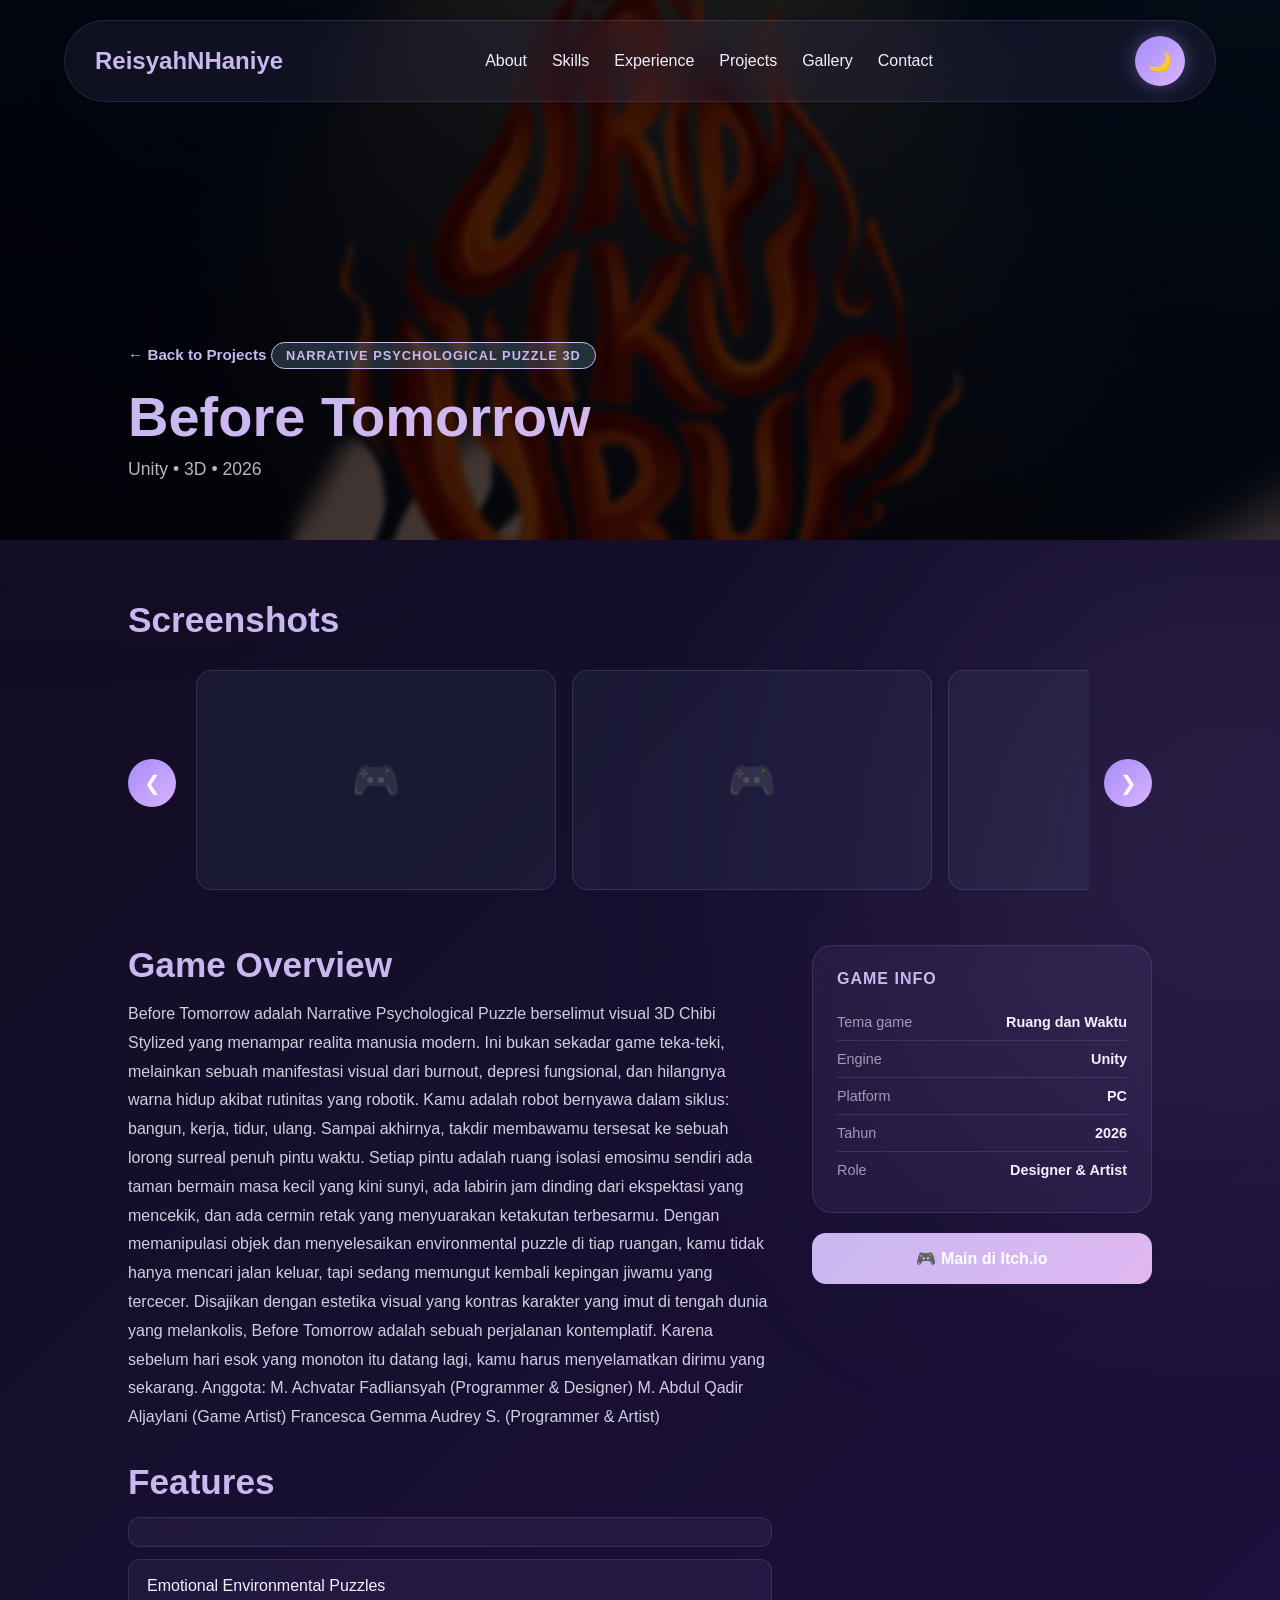
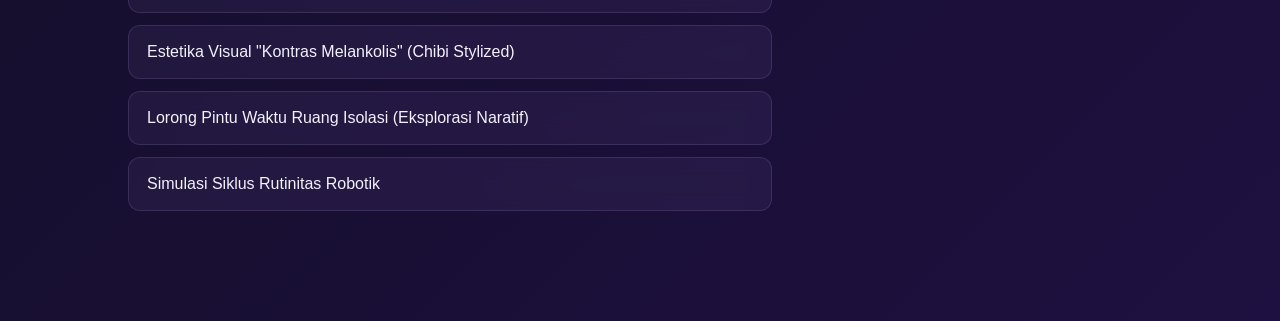
==== games/project2.html @ ace5a179 "Update project2.html" ====
<!DOCTYPE html>
<html lang="en">
<head>
  <meta charset="UTF-8">
  <meta name="viewport" content="width=device-width, initial-scale=1.0">
  <title>Before Tomorrow – Detail</title>
  <link rel="stylesheet" href="../style.css">
  <style>
    .detail-hero {
      min-height: 60vh;
      display: flex;
      flex-direction: column;
      justify-content: flex-end;
      padding: 140px 10% 60px;
      position: relative;
      overflow: hidden;
    }

    .detail-hero-bg {
      position: absolute;
      inset: 0;
      background: url('../images/game1.png') center/cover no-repeat;
      filter: brightness(0.3) blur(3px);
      z-index: 0;
      transform: scale(1.05);
    }

    .detail-hero-content {
      position: relative;
      z-index: 1;
    }

    .back-btn {
      display: inline-flex;
      align-items: center;
      gap: 8px;
      color: var(--blue);
      text-decoration: none;
      font-weight: 600;
      margin-bottom: 20px;
      transition: .3s;
      font-size: .95rem;
    }
    .back-btn:hover { transform: translateX(-5px); color: var(--matcha); }

    .game-tag {
      display: inline-block;
      padding: 5px 14px;
      border-radius: 20px;
      background: rgba(142,202,230,.2);
      border: 1px solid var(--blue);
      color: var(--blue);
      font-size: .8rem;
      font-weight: 600;
      margin-bottom: 15px;
      text-transform: uppercase;
      letter-spacing: 1px;
    }

    .detail-hero h1 {
      font-size: 3.5rem;
      background: linear-gradient(90deg, var(--blue), var(--matcha));
      -webkit-background-clip: text;
      -webkit-text-fill-color: transparent;
      margin-bottom: 10px;
    }

    .detail-hero .subtitle {
      font-size: 1.1rem;
      opacity: .75;
    }

    .screenshots-section {
      padding: 60px 10% 20px;
    }

    .screenshots-section h2 { margin-bottom: 20px; }

    .screenshot-slider-wrap {
      display: flex;
      align-items: center;
      gap: 15px;
    }

    .screenshot-slider {
      display: flex;
      gap: 16px;
      overflow-x: auto;
      scroll-behavior: smooth;
      scrollbar-width: none;
      padding: 10px 5px 15px;
      width: 100%;
    }
    .screenshot-slider::-webkit-scrollbar { display: none; }

    .screenshot-item {
      min-width: 360px;
      height: 220px;
      flex-shrink: 0;
      border-radius: 16px;
      overflow: hidden;
      border: 1px solid var(--border);
      cursor: pointer;
      transition: .3s;
      background: rgba(142,202,230,.06);
      display: flex;
      align-items: center;
      justify-content: center;
    }
    .screenshot-item:hover { transform: scale(1.03); box-shadow: 0 10px 30px rgba(142,202,230,.2); }
    .screenshot-item img { width: 100%; height: 100%; object-fit: cover; display: block; }
    .screenshot-placeholder { font-size: 2.5rem; opacity: .3; }

    /* LIGHTBOX */
    .lightbox {
      display: none;
      position: fixed;
      inset: 0;
      background: rgba(0,0,0,.9);
      z-index: 3000;
      justify-content: center;
      align-items: center;
    }
    .lightbox.active { display: flex; }
    .lightbox img {
      max-width: 90vw;
      max-height: 85vh;
      border-radius: 12px;
      object-fit: contain;
    }
    .lightbox-close {
      position: absolute;
      top: 20px; right: 30px;
      font-size: 2rem;
      color: white;
      cursor: pointer;
      background: none;
      border: none;
      line-height: 1;
    }

    .detail-content {
      padding: 20px 10% 80px;
      display: grid;
      grid-template-columns: 1fr 340px;
      gap: 40px;
      align-items: start;
    }

    .overview h2, .features h2 { margin-bottom: 15px; }

    .overview p {
      line-height: 1.8;
      opacity: .85;
      margin-bottom: 30px;
    }

    .features { margin-top: 10px; }

    .feature-list {
      list-style: none;
      display: flex;
      flex-direction: column;
      gap: 12px;
      margin-bottom: 30px;
    }
    .feature-list li {
      display: flex;
      align-items: flex-start;
      gap: 12px;
      padding: 14px 18px;
      background: var(--card);
      border: 1px solid var(--border);
      border-radius: 12px;
      backdrop-filter: blur(10px);
      line-height: 1.5;
    }
    .feature-list li span.icon { font-size: 1.2rem; flex-shrink: 0; margin-top: 1px; }

    .sidebar {
      display: flex;
      flex-direction: column;
      gap: 20px;
      position: sticky;
      top: 110px;
    }

    .info-card {
      background: var(--card);
      border: 1px solid var(--border);
      border-radius: 20px;
      padding: 24px;
      backdrop-filter: blur(10px);
    }
    .info-card h3 {
      color: var(--blue);
      margin-bottom: 16px;
      font-size: 1rem;
      text-transform: uppercase;
      letter-spacing: 1px;
    }
    .info-row {
      display: flex;
      justify-content: space-between;
      align-items: center;
      padding: 10px 0;
      border-bottom: 1px solid var(--border);
      font-size: .9rem;
    }
    .info-row:last-child { border-bottom: none; }
    .info-row .label { opacity: .6; }
    .info-row .value { font-weight: 600; }

    .play-btn {
      display: block;
      width: 100%;
      padding: 16px;
      border: none;
      border-radius: 14px;
      background: linear-gradient(135deg, var(--blue), var(--matcha));
      color: white;
      font-size: 1rem;
      font-weight: 700;
      cursor: pointer;
      text-align: center;
      text-decoration: none;
      transition: .3s;
    }
    .play-btn:hover { transform: translateY(-4px); box-shadow: 0 10px 25px rgba(142,202,230,.35); }

    .play-btn.secondary {
      background: var(--card);
      border: 1px solid var(--border);
      margin-top: 10px;
    }
    .play-btn.secondary:hover { border-color: var(--blue); }

    body.light .screenshot-item,
    body.light .info-card,
    body.light .feature-list li { background: white; color: #1e293b; }
    body.light .info-row { border-color: rgba(0,0,0,.08); }
    body.light .play-btn.secondary { background: white; color: #1e293b; border-color: rgba(0,0,0,.12); }

    @media(max-width:900px){
      .detail-content { grid-template-columns: 1fr; }
      .sidebar { position: static; }
      .detail-hero h1 { font-size: 2.4rem; }
      .screenshot-item { min-width: 280px; height: 180px; }
    }
    @media(max-width:600px){
      .detail-hero { padding: 120px 7% 50px; }
      .screenshots-section, .detail-content { padding-left: 7%; padding-right: 7%; }
    }
  </style>
</head>
<body>

<nav class="navbar">
  <div class="logo">ReisyahNHaniye</div>
  <ul class="nav-links">
    <li><a href="../index.html#about">About</a></li>
    <li><a href="../index.html#skills">Skills</a></li>
    <li><a href="../index.html#experience">Experience</a></li>
    <li><a href="../index.html#projects">Projects</a></li>
    <li><a href="../index.html#gallery">Gallery</a></li>
    <li><a href="../index.html#contact">Contact</a></li>
  </ul>
  <button id="themeBtn">🌙</button>
</nav>

<div class="detail-hero">
  <div class="detail-hero-bg"></div>
  <div class="detail-hero-content">
    <a href="../index.html#projects" class="back-btn">← Back to Projects</a>
    <div class="game-tag">Narrative Psychological Puzzle 3D</div>
    <h1>Before Tomorrow</h1>
    <p class="subtitle">Unity • 3D • 2026</p>
  </div>
</div>

<div class="screenshots-section">
  <h2>Screenshots</h2>
  <div class="screenshot-slider-wrap">
    <button class="slider-btn ss-prev">❮</button>
    <div class="screenshot-slider">

      <div class="screenshot-item" onclick="openLightbox('../images/game1.png')">
        <img src="../images/ssp21.png" alt="Screenshot 1"
          onerror="this.style.display='none';this.nextElementSibling.style.display='block'">
        <span class="screenshot-placeholder" style="display:none">🎮</span>
      </div>
      <div class="screenshot-item" onclick="openLightbox('../images/ss2.png')">
        <img src="../images/ssp22.png" alt="Screenshot 2"
          onerror="this.style.display='none';this.nextElementSibling.style.display='block'">
        <span class="screenshot-placeholder" style="display:none">🎮</span>
      </div>
      <div class="screenshot-item" onclick="openLightbox('../images/ss3.png')">
        <img src="../images/ssp23.png" alt="Screenshot 3"
          onerror="this.style.display='none';this.nextElementSibling.style.display='block'">
        <span class="screenshot-placeholder" style="display:none">🎮</span>
      </div>
      <div class="screenshot-item" onclick="openLightbox('../images/ss4.png')">
        <img src="../images/ssp24.png" alt="Screenshot 4"
          onerror="this.style.display='none';this.nextElementSibling.style.display='block'">
        <span class="screenshot-placeholder" style="display:none">🎮</span>
      </div>
      <div class="screenshot-item" onclick="openLightbox('../images/ss5.png')">
        <img src="../images/ssp25.png" alt="Screenshot 5"
          onerror="this.style.display='none';this.nextElementSibling.style.display='block'">
        <span class="screenshot-placeholder" style="display:none">🎮</span>
      </div>

    </div>
    <button class="slider-btn ss-next">❯</button>
  </div>
</div>

<div class="lightbox" id="lightbox" onclick="closeLightbox()">
  <button class="lightbox-close" onclick="closeLightbox()">✕</button>
  <img id="lightbox-img" src="" alt="Screenshot">
</div>

<div class="detail-content">

  <div>
    <div class="overview">
      <h2>Game Overview</h2>
      <p>
        Before Tomorrow adalah Narrative Psychological Puzzle berselimut visual 3D Chibi Stylized yang menampar realita manusia modern. Ini bukan sekadar game teka-teki, melainkan sebuah manifestasi visual dari burnout, depresi fungsional, dan hilangnya warna hidup akibat rutinitas yang robotik.
        Kamu adalah robot bernyawa dalam siklus: bangun, kerja, tidur, ulang. Sampai akhirnya, takdir membawamu tersesat ke sebuah lorong surreal penuh pintu waktu. Setiap pintu adalah ruang isolasi emosimu sendiri ada taman bermain masa kecil yang kini sunyi, ada labirin jam dinding dari ekspektasi yang mencekik, dan ada cermin retak yang menyuarakan ketakutan terbesarmu.
        Dengan memanipulasi objek dan menyelesaikan environmental puzzle di tiap ruangan, kamu tidak hanya mencari jalan keluar, tapi sedang memungut kembali kepingan jiwamu yang tercecer. Disajikan dengan estetika visual yang kontras karakter yang imut di tengah dunia yang melankolis, Before Tomorrow adalah sebuah perjalanan kontemplatif. Karena sebelum hari esok yang monoton itu datang lagi, kamu harus menyelamatkan dirimu yang sekarang.

        Anggota:
        M. Achvatar Fadliansyah (Programmer & Designer)
        M. Abdul Qadir Aljaylani (Game Artist)
        Francesca Gemma Audrey S. (Programmer & Artist)
      </p>
    </div>

    <div class="features">
      <h2>Features</h2>
      <ul class="feature-list">
        <li>
          <span></span>
        </li>
        <li>
          <span>Emotional Environmental Puzzles</span>
        </li>
        <li>
          <span>Estetika Visual "Kontras Melankolis" (Chibi Stylized)</span>
        </li>
        <li>
          <span>Lorong Pintu Waktu Ruang Isolasi (Eksplorasi Naratif)</span>
        </li>
        <li>
          <span>Simulasi Siklus Rutinitas Robotik</span>
        </li>
      </ul>
    </div>
  </div>

  <div class="sidebar">

    <div class="info-card">
      <h3>Game Info</h3>
      <div class="info-row">
        <span class="label">Tema game</span>
        <span class="value">Ruang dan Waktu</span>
      </div>
      <div class="info-row">
        <span class="label">Engine</span>
        <span class="value">Unity</span>
      </div>
      <div class="info-row">
        <span class="label">Platform</span>
        <span class="value">PC </span>
      </div>
      <div class="info-row">
        <span class="label">Tahun</span>
        <span class="value">2026</span>
      </div>
      <div class="info-row">
        <span class="label">Role</span>
        <span class="value">Designer & Artist</span>
      </div>
    </div>

    <a href="https://reisyahnh.itch.io/before-tomorrow" target="_blank" class="play-btn">🎮 Main di Itch.io</a>
  </div>
</div>

<script src="../script.js"></script>
<script>
  const ssSlider = document.querySelector(".screenshot-slider");
  document.querySelector(".ss-next").addEventListener("click", () => {
    ssSlider.scrollBy({ left: 380, behavior: "smooth" });
  });
  document.querySelector(".ss-prev").addEventListener("click", () => {
    ssSlider.scrollBy({ left: -380, behavior: "smooth" });
  });

  function openLightbox(src) {
    document.getElementById("lightbox-img").src = src;
    document.getElementById("lightbox").classList.add("active");
  }
  function closeLightbox() {
    document.getElementById("lightbox").classList.remove("active");
  }
  document.addEventListener("keydown", (e) => {
    if (e.key === "Escape") closeLightbox();
  });
</script>
</body>
</html>
---- style.css ----
:root{
  --blue:#c9b8f0;
  --matcha:#e0b8f0;
  --bg1:#0e0b1a;
  --bg2:#160f2e;
  --card:rgba(180,150,255,.07);
  --border:rgba(200,170,255,.15);
  --text:#f3f0ff;
}
*{ margin:0; padding:0; box-sizing:border-box; }
html{ scroll-behavior:smooth; }

body{
  font-family:'Segoe UI',sans-serif;
  background:linear-gradient(135deg,#0e0b1a,#160f2e,#1e1040);
  color:var(--text);
  overflow-x:hidden;
  transition:.4s;
}

body::before{
  content:"";
  position:fixed;
  top:-200px; left:-200px;
  width:500px; height:500px;
  background:#a78bfa;
  filter:blur(180px);
  opacity:.18;
  z-index:-1;
}
body::after{
  content:"";
  position:fixed;
  right:-200px; bottom:-200px;
  width:500px; height:500px;
  background:#d8b4fe;
  filter:blur(180px);
  opacity:.15;
  z-index:-1;
}

/* LIGHT MODE */
body.light{ background:#f5f0ff; color:#1e1040; }
body.light .navbar{ background:rgba(255,255,255,.9); border:1px solid rgba(160,120,255,.15); }
body.light .nav-links a{ color:#1e1040; }
body.light .logo{ color:#7c3aed; }
body.light .project-card,
body.light .service,
body.light .skill,
body.light .timeline-item{ background:white; color:#1e1040; }
body.light .project-card p{ color:#6d28d9; }
body.light .timeline-item p{ color:#7c3aed; }

/* NAVBAR */
.navbar{
  position:fixed;
  top:20px; left:50%;
  transform:translateX(-50%);
  width:90%;
  display:flex;
  justify-content:space-between;
  align-items:center;
  padding:15px 30px;
  background:rgba(180,150,255,.08);
  backdrop-filter:blur(15px);
  border:1px solid rgba(200,170,255,.12);
  border-radius:60px;
  z-index:999;
}
.logo{ font-size:1.5rem; font-weight:700; color:var(--blue); }
.nav-links{ display:flex; gap:25px; list-style:none; }
.nav-links a{
  color:var(--text);
  text-decoration:none;
  position:relative;
  transition:.3s;
}
.nav-links a::after{
  content:"";
  position:absolute;
  bottom:-5px; left:0;
  width:0%; height:2px;
  background:var(--matcha);
  transition:.3s;
}
.nav-links a:hover::after{ width:100%; }
.nav-links a:hover{ color:var(--matcha); }

#themeBtn{
  width:50px; height:50px;
  border:none; border-radius:50%;
  cursor:pointer; font-size:20px;
  background:linear-gradient(135deg,#a78bfa,#d8b4fe);
  box-shadow:0 0 20px rgba(167,139,250,.4);
  transition:.4s;
}
#themeBtn:hover{ transform:rotate(180deg) scale(1.1); }

/* HERO */
.hero{
  min-height:100vh;
  display:flex;
  flex-direction:column;
  justify-content:center;
  align-items:center;
  text-align:center;
  padding:100px 20px;
}
.profile{
  width:220px; height:220px;
  object-fit:cover;
  border-radius:50%;
  border:5px solid #a78bfa;
  box-shadow:0 0 40px rgba(167,139,250,.5);
  animation:float 4s ease-in-out infinite;
  background:var(--card);
}
@keyframes float{
  0%{ transform:translateY(0); }
  50%{ transform:translateY(-15px); }
  100%{ transform:translateY(0); }
}
.hero h1{
  font-size:4rem;
  margin-top:25px;
  background:linear-gradient(90deg,#c9b8f0,#e0b8f0,#a78bfa);
  -webkit-background-clip:text;
  -webkit-text-fill-color:transparent;
}
.hero p{ font-size:1.2rem; margin-top:10px; opacity:.85; }
.btn{
  margin-top:25px;
  display:inline-block;
  padding:15px 25px;
  border-radius:15px;
  background:linear-gradient(135deg,#a78bfa,#d8b4fe);
  color:white;
  text-decoration:none;
  font-weight:600;
  transition:.3s;
}
.btn:hover{ transform:translateY(-5px); box-shadow:0 10px 25px rgba(167,139,250,.4); }

/* SECTION */
section{ padding:100px 10%; }
h2{ font-size:2.2rem; margin-bottom:30px; color:#c9b8f0; }

/* SKILLS */
.skills{ display:flex; flex-wrap:wrap; gap:15px; margin-bottom:30px; }
.skill{
  background:var(--card);
  backdrop-filter:blur(10px);
  padding:14px 22px;
  border-radius:15px;
  border:1px solid var(--border);
  transition:.3s;
}
.skill:hover{ transform:translateY(-5px); box-shadow:0 8px 20px rgba(167,139,250,.2); }

/* TIMELINE */
.timeline{ border-left:3px solid #a78bfa; padding-left:30px; }
.timeline-item{
  background:var(--card);
  padding:20px;
  margin-bottom:25px;
  border-radius:15px;
  backdrop-filter:blur(10px);
  border:1px solid var(--border);
}
.timeline-item p{ opacity:.7; margin-top:5px; }

/* SLIDER WRAPPER */
.slider-container{
  display:flex;
  align-items:center;
  gap:15px;
}

/* PROJECT SLIDER */
.project-slider{
  display:flex;
  gap:25px;
  overflow-x:auto;
  scroll-behavior:smooth;
  width:100%;
  padding:10px 5px 20px;
  scrollbar-width:none;
}
.project-slider::-webkit-scrollbar{ display:none; }

.project-card{
  min-width:320px;
  max-width:320px;
  flex-shrink:0;
  background:var(--card);
  backdrop-filter:blur(15px);
  border:1px solid var(--border);
  border-radius:25px;
  overflow:hidden;
  transition:.4s;
}
.project-card:hover{
  transform:translateY(-12px) scale(1.02);
  box-shadow:0 20px 50px rgba(167,139,250,.3);
}

.card-img-wrap{
  width:100%;
  height:200px;
  overflow:hidden;
  background:rgba(167,139,250,.08);
  display:flex;
  align-items:center;
  justify-content:center;
  position:relative;
}
.card-img-wrap img{
  width:100%;
  height:100%;
  object-fit:cover;
  display:block;
}
.img-fallback{
  font-size:3rem;
  opacity:.4;
  display:none;
  position:absolute;
  inset:0;
  align-items:center;
  justify-content:center;
}

.project-card h3{ padding:0 20px; margin-top:15px; font-size:1.1rem; }
.project-card p{ padding:0 20px; margin-top:8px; opacity:.7; font-size:.9rem; }

.detail-btn{
  display:inline-block;
  margin:18px 20px;
  padding:10px 20px;
  border:none;
  border-radius:12px;
  cursor:pointer;
  background:linear-gradient(135deg,#a78bfa,#d8b4fe);
  color:white;
  font-size:.9rem;
  font-weight:600;
  transition:.3s;
}
.detail-btn:hover{ transform:translateY(-3px); box-shadow:0 6px 18px rgba(167,139,250,.4); }

/* GALLERY SLIDER */
.gallery-slider{
  display:flex;
  gap:20px;
  overflow-x:auto;
  scroll-behavior:smooth;
  width:100%;
  padding:10px 5px 20px;
  scrollbar-width:none;
}
.gallery-slider::-webkit-scrollbar{ display:none; }

.gallery-item{
  min-width:320px;
  height:220px;
  flex-shrink:0;
  border-radius:20px;
  overflow:hidden;
  cursor:pointer;
  transition:.4s;
  background:rgba(167,139,250,.08);
  border:1px solid var(--border);
  display:flex;
  align-items:center;
  justify-content:center;
}
.gallery-item:hover{ transform:scale(1.04); box-shadow:0 10px 30px rgba(167,139,250,.25); }
.gallery-item img{
  width:100%;
  height:100%;
  object-fit:cover;
  display:block;
}
.gallery-placeholder{
  font-size:3rem;
  opacity:.35;
  display:none;
}

/* SLIDER BUTTONS */
.slider-btn,
.gallery-prev,
.gallery-next{
  width:48px; height:48px;
  border:none; border-radius:50%;
  cursor:pointer; font-size:20px;
  background:linear-gradient(135deg,#a78bfa,#d8b4fe);
  color:white;
  flex-shrink:0;
  transition:.3s;
}
.slider-btn:hover,
.gallery-prev:hover,
.gallery-next:hover{
  transform:scale(1.1);
  box-shadow:0 0 15px rgba(167,139,250,.5);
}

/* SERVICES */
.service-container{
  display:grid;
  grid-template-columns:repeat(auto-fit,minmax(280px,1fr));
  gap:20px;
  margin-bottom:40px;
}
.service{
  background:var(--card);
  padding:25px;
  border-radius:20px;
  backdrop-filter:blur(10px);
  border:1px solid var(--border);
  transition:.3s;
}
.service:hover{ transform:translateY(-5px); box-shadow:0 10px 25px rgba(167,139,250,.2); }
.service h3{ margin-bottom:8px; }
.service p{ opacity:.7; }

/* CONTACT */
.contact-links{ display:flex; flex-wrap:wrap; gap:12px; }
.contact-btn{
  display:inline-block;
  padding:14px 28px;
  border-radius:12px;
  background:linear-gradient(135deg,#a78bfa,#d8b4fe);
  color:white;
  text-decoration:none;
  font-weight:600;
  transition:.3s;
}
.contact-btn:hover{ transform:translateY(-5px); box-shadow:0 10px 25px rgba(167,139,250,.35); }

/* ANIMATION */
.fade{ opacity:0; transform:translateY(40px); transition:1s; }
.fade.show{ opacity:1; transform:translateY(0); }

/* MOBILE */
@media(max-width:768px){
  .navbar{ flex-direction:column; gap:15px; border-radius:30px; }
  .nav-links{ flex-wrap:wrap; justify-content:center; gap:15px; }
  .hero h1{ font-size:2.5rem; }
  .profile{ width:170px; height:170px; }
  section{ padding:80px 7%; }
  .project-card{ min-width:280px; max-width:280px; }
  .gallery-item{ min-width:260px; }
}
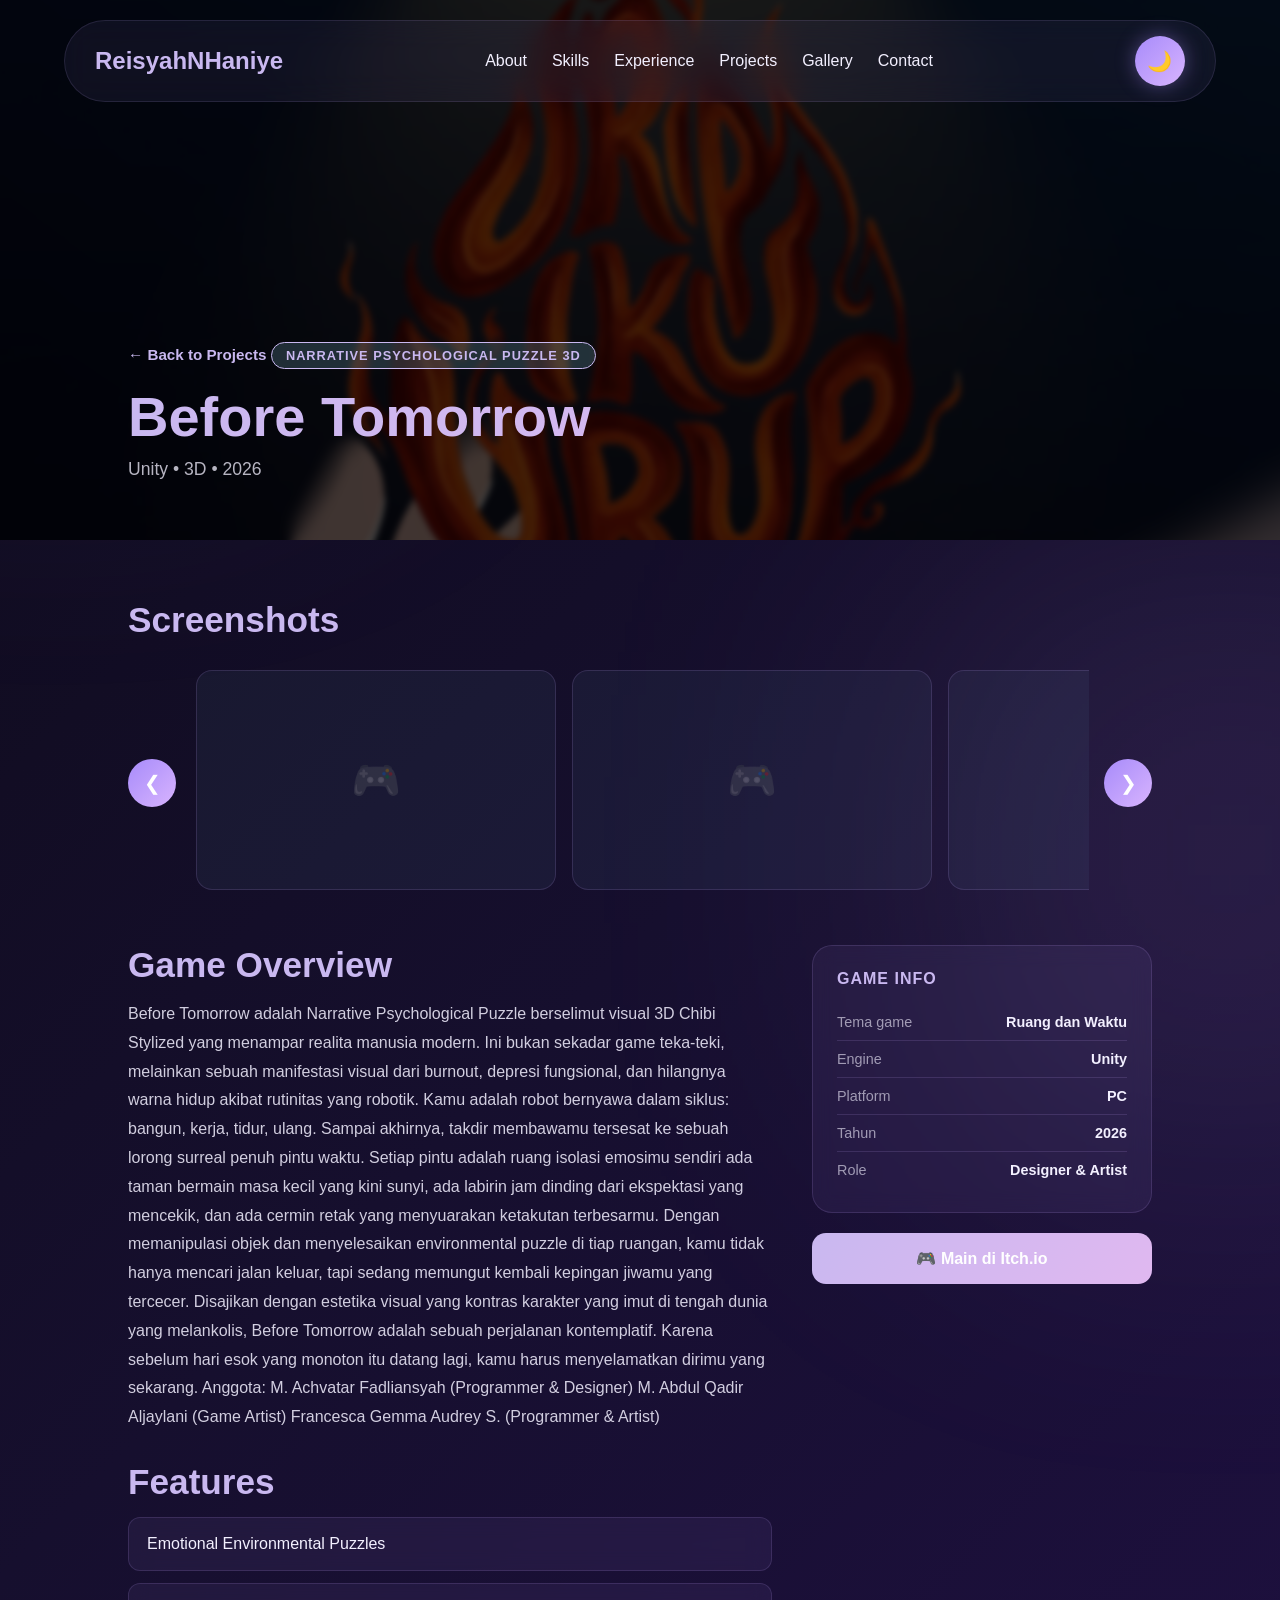
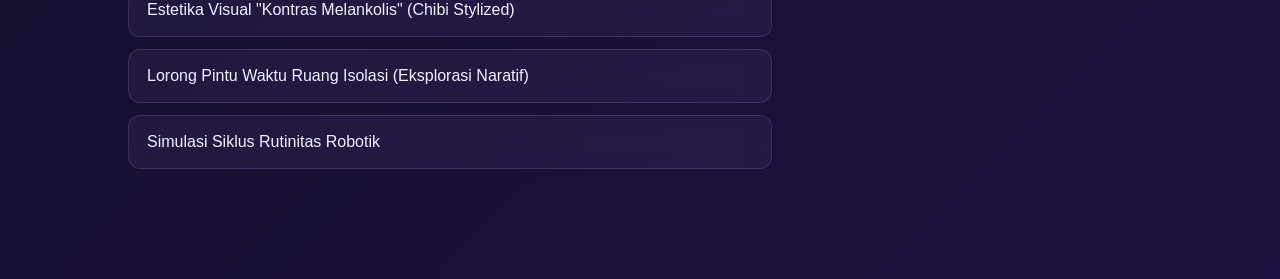
==== commit 01ee0fbe: "Update project2.html" ====
--- a/games/project2.html
+++ b/games/project2.html
@@ -340,9 +340,6 @@
     <div class="features">
       <h2>Features</h2>
       <ul class="feature-list">
-        <li>
-          <span></span>
-        </li>
         <li>
           <span>Emotional Environmental Puzzles</span>
         </li>
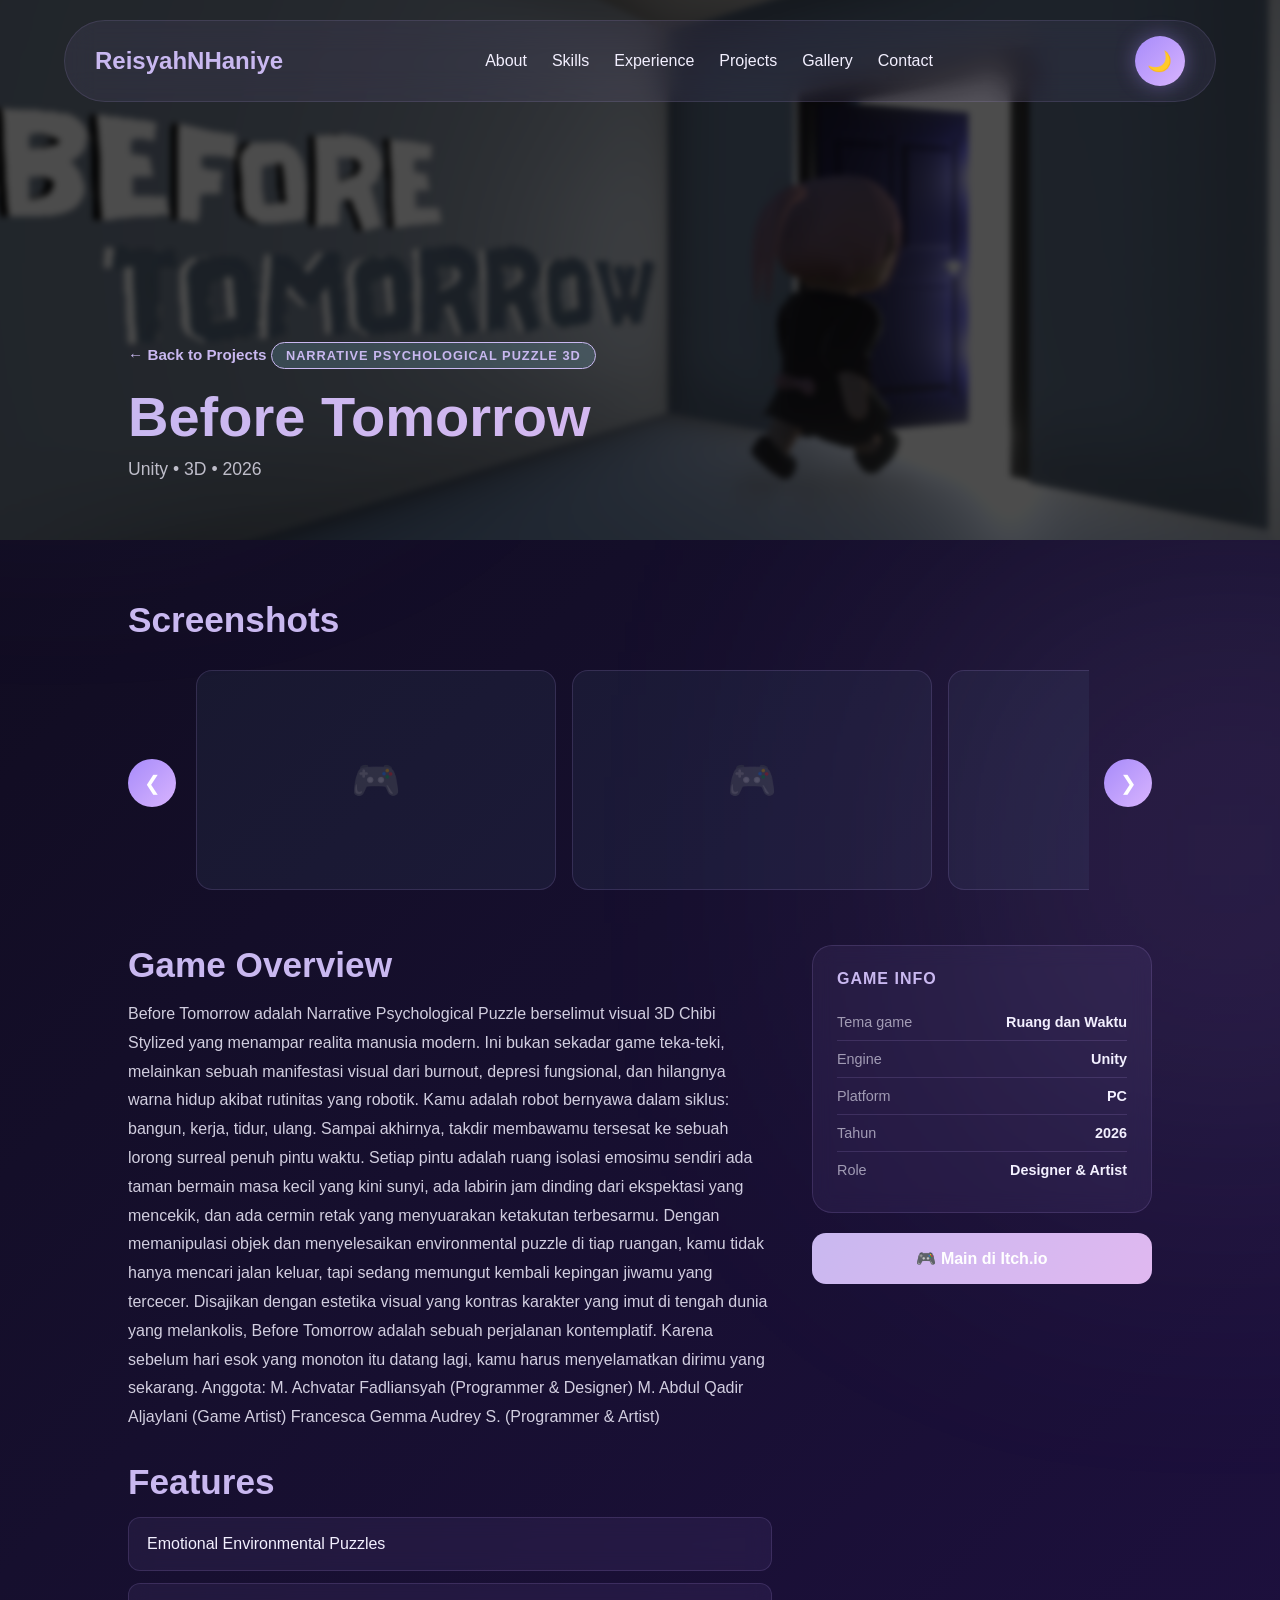
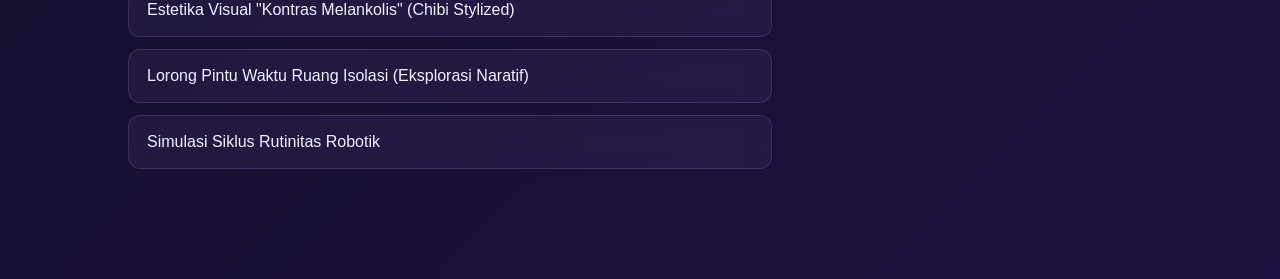
==== commit c6367730: "Update project2.html" ====
--- a/games/project2.html
+++ b/games/project2.html
@@ -19,7 +19,7 @@
     .detail-hero-bg {
       position: absolute;
       inset: 0;
-      background: url('../images/game1.png') center/cover no-repeat;
+      background: url('../images/game2.png') center/cover no-repeat;
       filter: brightness(0.3) blur(3px);
       z-index: 0;
       transform: scale(1.05);
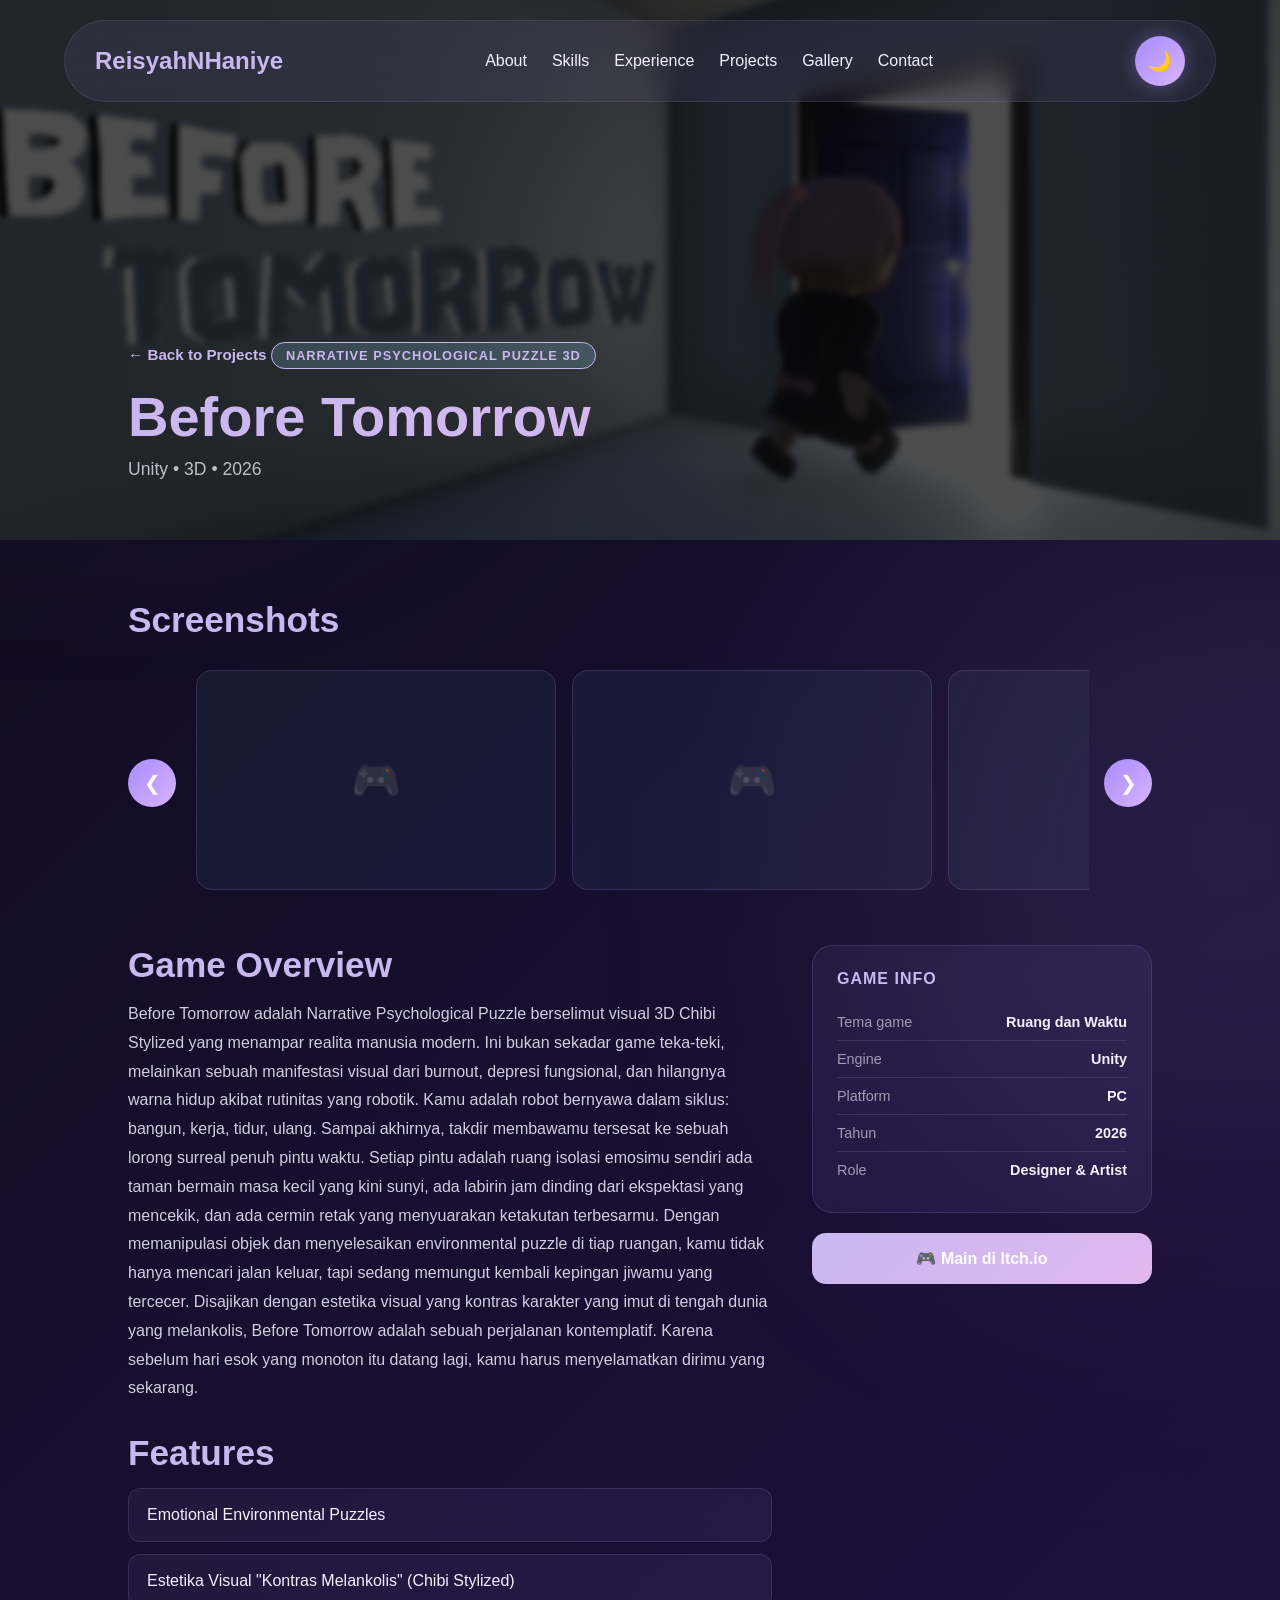
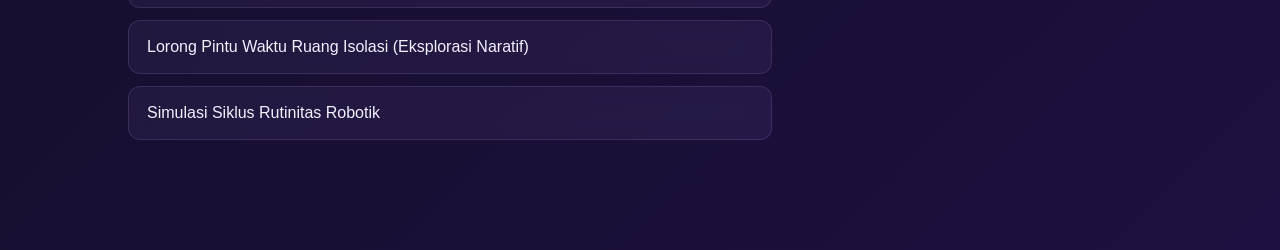
==== commit 1e60c589: "Update project2.html" ====
--- a/games/project2.html
+++ b/games/project2.html
@@ -329,11 +329,6 @@
         Before Tomorrow adalah Narrative Psychological Puzzle berselimut visual 3D Chibi Stylized yang menampar realita manusia modern. Ini bukan sekadar game teka-teki, melainkan sebuah manifestasi visual dari burnout, depresi fungsional, dan hilangnya warna hidup akibat rutinitas yang robotik.
         Kamu adalah robot bernyawa dalam siklus: bangun, kerja, tidur, ulang. Sampai akhirnya, takdir membawamu tersesat ke sebuah lorong surreal penuh pintu waktu. Setiap pintu adalah ruang isolasi emosimu sendiri ada taman bermain masa kecil yang kini sunyi, ada labirin jam dinding dari ekspektasi yang mencekik, dan ada cermin retak yang menyuarakan ketakutan terbesarmu.
         Dengan memanipulasi objek dan menyelesaikan environmental puzzle di tiap ruangan, kamu tidak hanya mencari jalan keluar, tapi sedang memungut kembali kepingan jiwamu yang tercecer. Disajikan dengan estetika visual yang kontras karakter yang imut di tengah dunia yang melankolis, Before Tomorrow adalah sebuah perjalanan kontemplatif. Karena sebelum hari esok yang monoton itu datang lagi, kamu harus menyelamatkan dirimu yang sekarang.
-
-        Anggota:
-        M. Achvatar Fadliansyah (Programmer & Designer)
-        M. Abdul Qadir Aljaylani (Game Artist)
-        Francesca Gemma Audrey S. (Programmer & Artist)
       </p>
     </div>
 
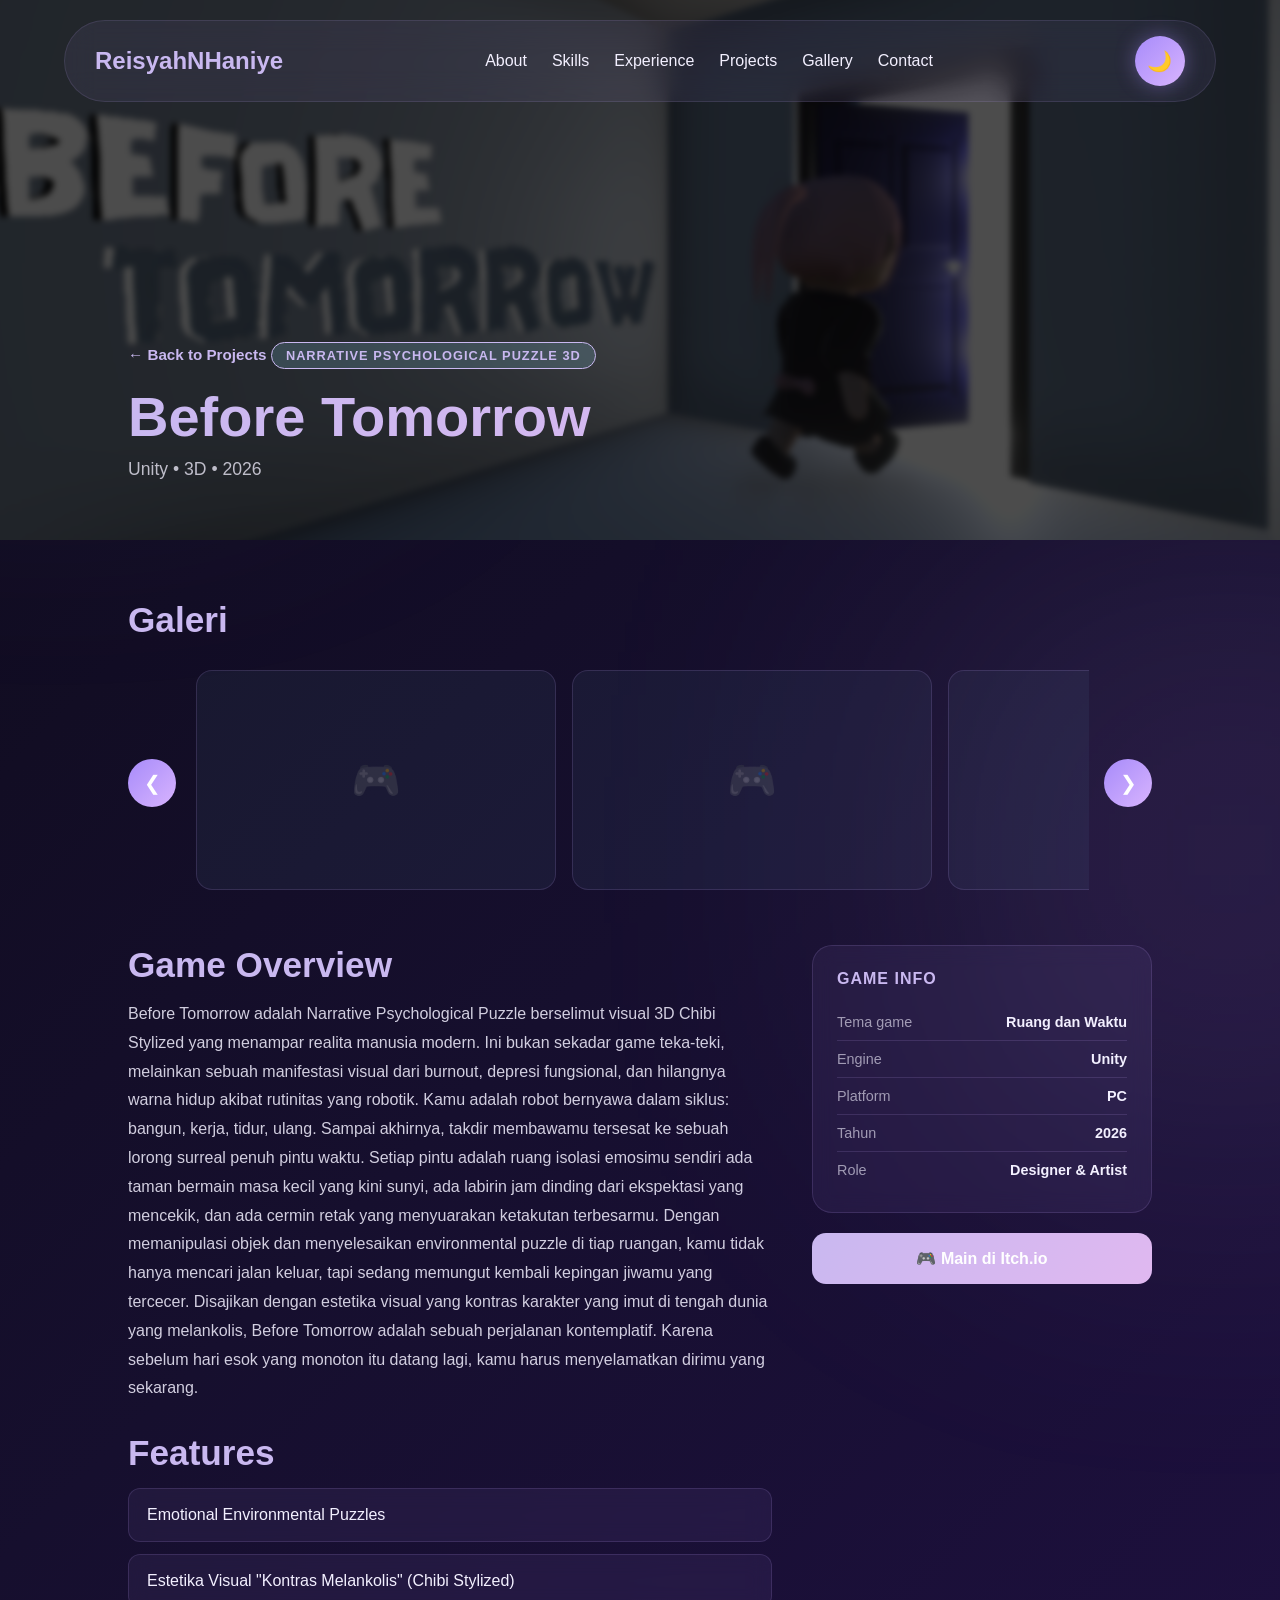
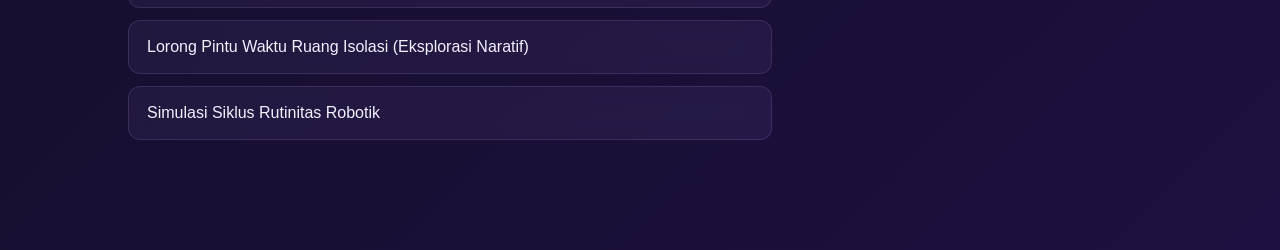
==== commit e1f0c3c6: "Update project2.html" ====
--- a/games/project2.html
+++ b/games/project2.html
@@ -279,32 +279,32 @@
 </div>
 
 <div class="screenshots-section">
-  <h2>Screenshots</h2>
+  <h2>Galeri</h2>
   <div class="screenshot-slider-wrap">
     <button class="slider-btn ss-prev">❮</button>
     <div class="screenshot-slider">
 
-      <div class="screenshot-item" onclick="openLightbox('../images/game1.png')">
+      <div class="screenshot-item" onclick="openLightbox('../images/ssp21.png')">
         <img src="../images/ssp21.png" alt="Screenshot 1"
           onerror="this.style.display='none';this.nextElementSibling.style.display='block'">
         <span class="screenshot-placeholder" style="display:none">🎮</span>
       </div>
-      <div class="screenshot-item" onclick="openLightbox('../images/ss2.png')">
+      <div class="screenshot-item" onclick="openLightbox('../images/ssp22.png')">
         <img src="../images/ssp22.png" alt="Screenshot 2"
           onerror="this.style.display='none';this.nextElementSibling.style.display='block'">
         <span class="screenshot-placeholder" style="display:none">🎮</span>
       </div>
-      <div class="screenshot-item" onclick="openLightbox('../images/ss3.png')">
+      <div class="screenshot-item" onclick="openLightbox('../images/ssp23.png')">
         <img src="../images/ssp23.png" alt="Screenshot 3"
           onerror="this.style.display='none';this.nextElementSibling.style.display='block'">
         <span class="screenshot-placeholder" style="display:none">🎮</span>
       </div>
-      <div class="screenshot-item" onclick="openLightbox('../images/ss4.png')">
+      <div class="screenshot-item" onclick="openLightbox('../images/ssp24.png')">
         <img src="../images/ssp24.png" alt="Screenshot 4"
           onerror="this.style.display='none';this.nextElementSibling.style.display='block'">
         <span class="screenshot-placeholder" style="display:none">🎮</span>
       </div>
-      <div class="screenshot-item" onclick="openLightbox('../images/ss5.png')">
+      <div class="screenshot-item" onclick="openLightbox('../images/ssp25.png')">
         <img src="../images/ssp25.png" alt="Screenshot 5"
           onerror="this.style.display='none';this.nextElementSibling.style.display='block'">
         <span class="screenshot-placeholder" style="display:none">🎮</span>
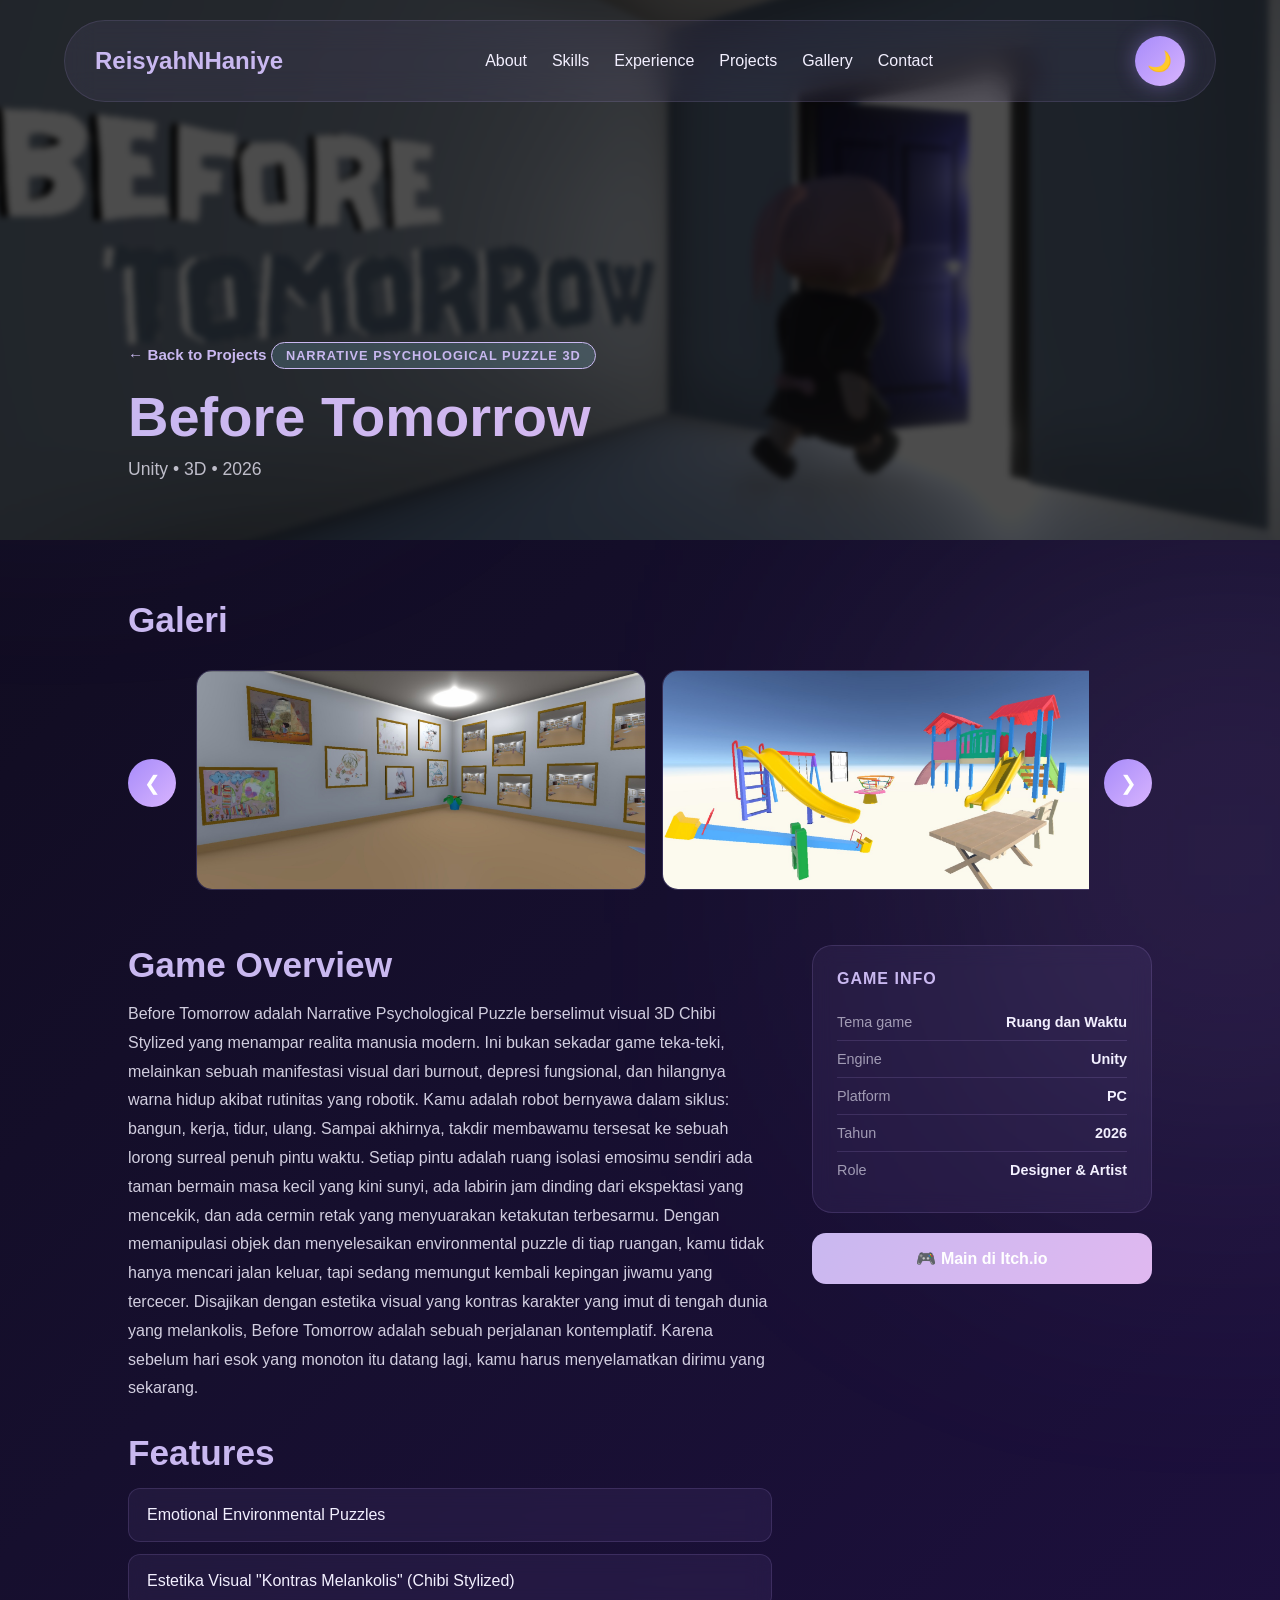
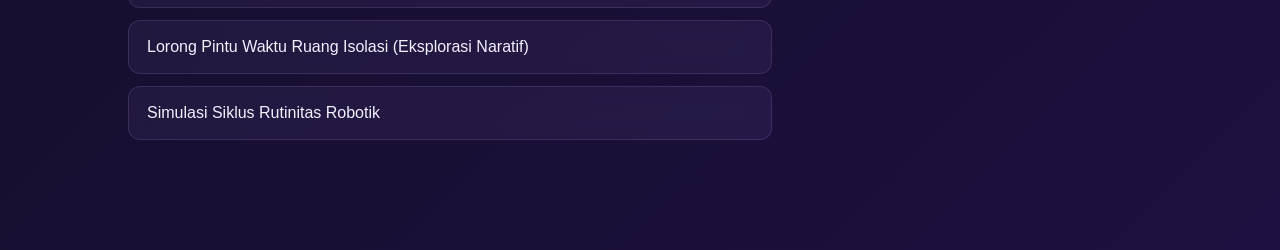
==== commit 9cdd7135: "Update project2.html" ====
--- a/games/project2.html
+++ b/games/project2.html
@@ -284,23 +284,23 @@
     <button class="slider-btn ss-prev">❮</button>
     <div class="screenshot-slider">
 
-      <div class="screenshot-item" onclick="openLightbox('../images/ssp21.png')">
-        <img src="../images/ssp21.png" alt="Screenshot 1"
+      <div class="screenshot-item" onclick="openLightbox('../images/ssp21.jpeg')">
+        <img src="../images/ssp21.jpeg" alt="Screenshot 1"
           onerror="this.style.display='none';this.nextElementSibling.style.display='block'">
         <span class="screenshot-placeholder" style="display:none">🎮</span>
       </div>
-      <div class="screenshot-item" onclick="openLightbox('../images/ssp22.png')">
-        <img src="../images/ssp22.png" alt="Screenshot 2"
+      <div class="screenshot-item" onclick="openLightbox('../images/ssp22.jpeg')">
+        <img src="../images/ssp22.jpeg" alt="Screenshot 2"
           onerror="this.style.display='none';this.nextElementSibling.style.display='block'">
         <span class="screenshot-placeholder" style="display:none">🎮</span>
       </div>
-      <div class="screenshot-item" onclick="openLightbox('../images/ssp23.png')">
-        <img src="../images/ssp23.png" alt="Screenshot 3"
+      <div class="screenshot-item" onclick="openLightbox('../images/ssp23.jpeg')">
+        <img src="../images/ssp23.jpeg" alt="Screenshot 3"
           onerror="this.style.display='none';this.nextElementSibling.style.display='block'">
         <span class="screenshot-placeholder" style="display:none">🎮</span>
       </div>
-      <div class="screenshot-item" onclick="openLightbox('../images/ssp24.png')">
-        <img src="../images/ssp24.png" alt="Screenshot 4"
+      <div class="screenshot-item" onclick="openLightbox('../images/ssp24.jpeg')">
+        <img src="../images/ssp24.jpeg" alt="Screenshot 4"
           onerror="this.style.display='none';this.nextElementSibling.style.display='block'">
         <span class="screenshot-placeholder" style="display:none">🎮</span>
       </div>
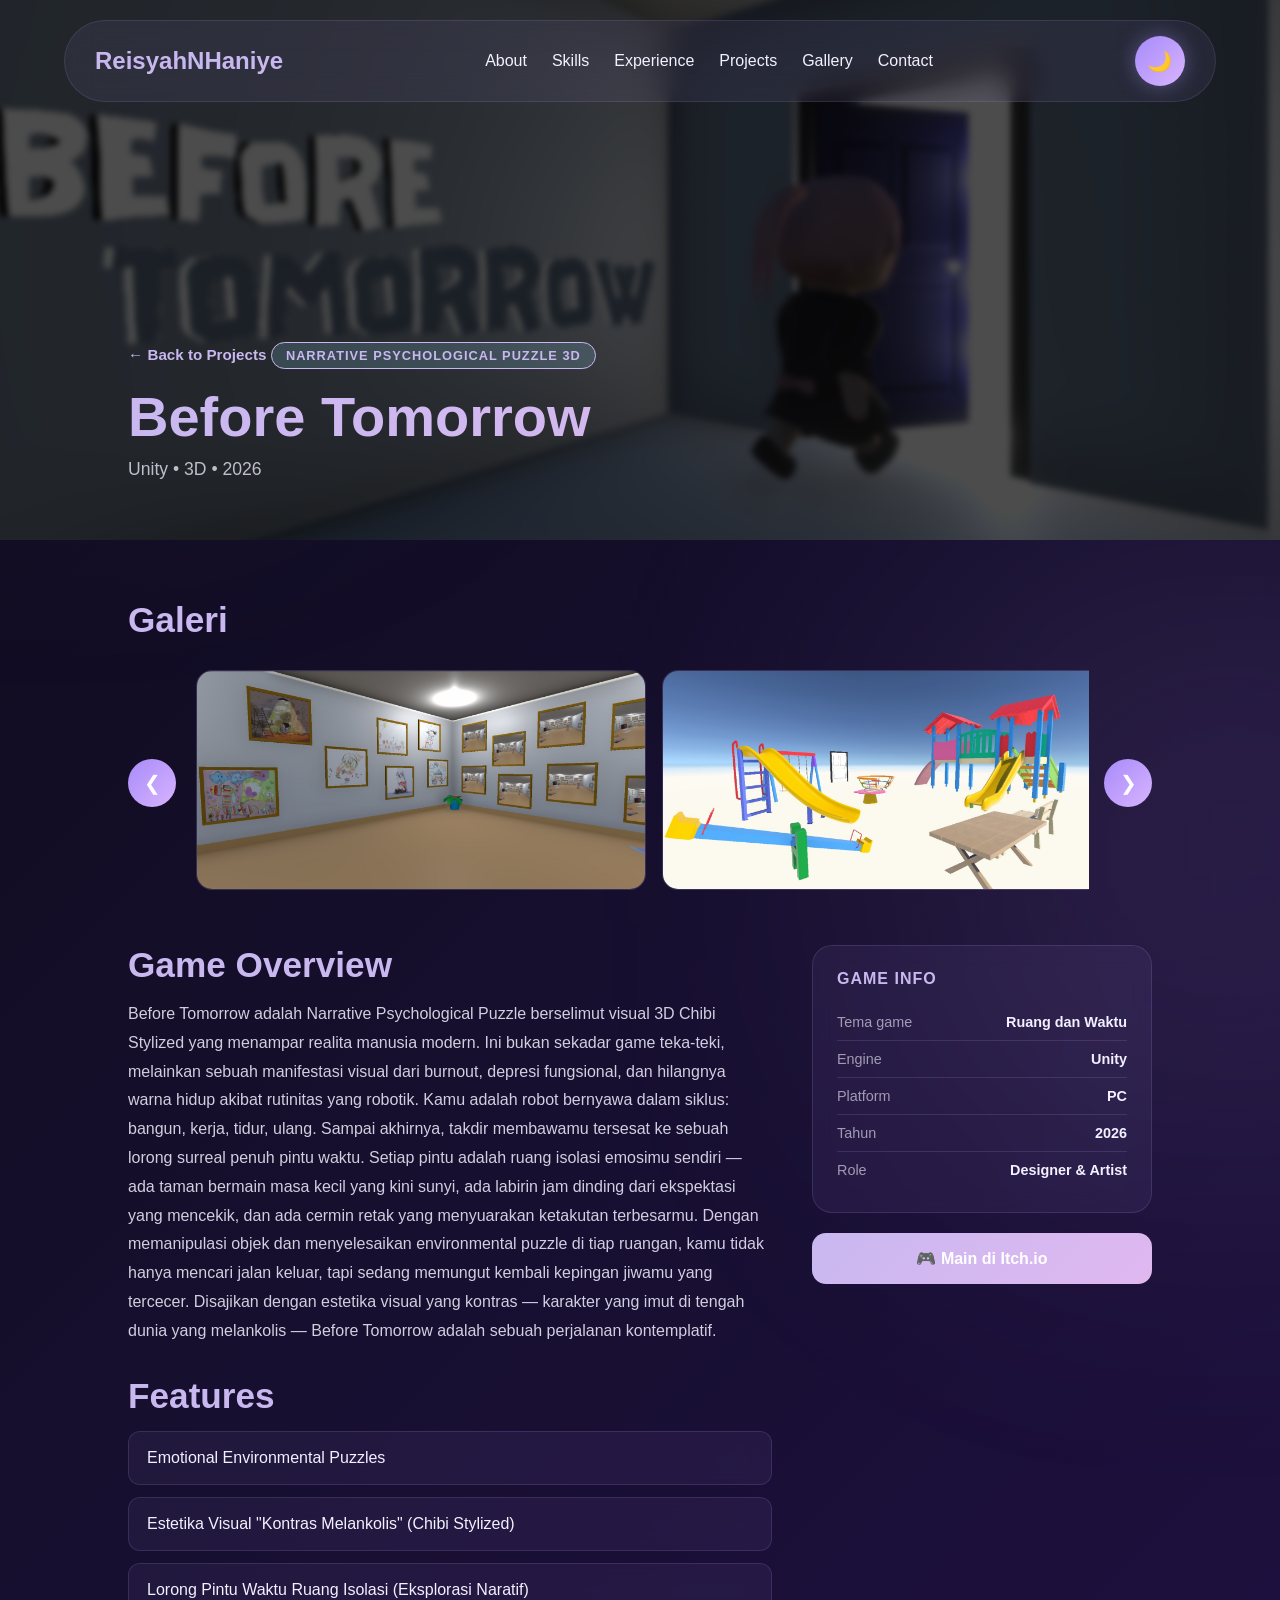
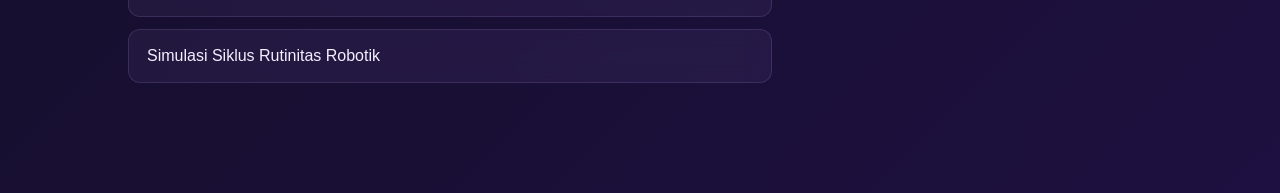
==== commit c9dee6b9: "Update project2.html" ====
--- a/games/project2.html
+++ b/games/project2.html
@@ -15,7 +15,6 @@
       position: relative;
       overflow: hidden;
     }
-
     .detail-hero-bg {
       position: absolute;
       inset: 0;
@@ -24,12 +23,7 @@
       z-index: 0;
       transform: scale(1.05);
     }
-
-    .detail-hero-content {
-      position: relative;
-      z-index: 1;
-    }
-
+    .detail-hero-content { position: relative; z-index: 1; }
     .back-btn {
       display: inline-flex;
       align-items: center;
@@ -42,7 +36,6 @@
       font-size: .95rem;
     }
     .back-btn:hover { transform: translateX(-5px); color: var(--matcha); }
-
     .game-tag {
       display: inline-block;
       padding: 5px 14px;
@@ -56,7 +49,6 @@
       text-transform: uppercase;
       letter-spacing: 1px;
     }
-
     .detail-hero h1 {
       font-size: 3.5rem;
       background: linear-gradient(90deg, var(--blue), var(--matcha));
@@ -64,24 +56,11 @@
       -webkit-text-fill-color: transparent;
       margin-bottom: 10px;
     }
-
-    .detail-hero .subtitle {
-      font-size: 1.1rem;
-      opacity: .75;
-    }
-
-    .screenshots-section {
-      padding: 60px 10% 20px;
-    }
-
+    .detail-hero .subtitle { font-size: 1.1rem; opacity: .75; }
+
+    .screenshots-section { padding: 60px 10% 20px; }
     .screenshots-section h2 { margin-bottom: 20px; }
-
-    .screenshot-slider-wrap {
-      display: flex;
-      align-items: center;
-      gap: 15px;
-    }
-
+    .screenshot-slider-wrap { display: flex; align-items: center; gap: 15px; }
     .screenshot-slider {
       display: flex;
       gap: 16px;
@@ -92,7 +71,6 @@
       width: 100%;
     }
     .screenshot-slider::-webkit-scrollbar { display: none; }
-
     .screenshot-item {
       min-width: 360px;
       height: 220px;
@@ -111,7 +89,21 @@
     .screenshot-item img { width: 100%; height: 100%; object-fit: cover; display: block; }
     .screenshot-placeholder { font-size: 2.5rem; opacity: .3; }
 
-    /* LIGHTBOX */
+    /* Tombol slider screenshot */
+    .ss-btn {
+      width: 48px;
+      height: 48px;
+      border: none;
+      border-radius: 50%;
+      cursor: pointer;
+      font-size: 20px;
+      background: linear-gradient(135deg, #a78bfa, #d8b4fe);
+      color: white;
+      flex-shrink: 0;
+      transition: .3s;
+    }
+    .ss-btn:hover { transform: scale(1.1); box-shadow: 0 0 15px rgba(167,139,250,.5); }
+
     .lightbox {
       display: none;
       position: fixed;
@@ -122,12 +114,7 @@
       align-items: center;
     }
     .lightbox.active { display: flex; }
-    .lightbox img {
-      max-width: 90vw;
-      max-height: 85vh;
-      border-radius: 12px;
-      object-fit: contain;
-    }
+    .lightbox img { max-width: 90vw; max-height: 85vh; border-radius: 12px; object-fit: contain; }
     .lightbox-close {
       position: absolute;
       top: 20px; right: 30px;
@@ -146,17 +133,9 @@
       gap: 40px;
       align-items: start;
     }
-
     .overview h2, .features h2 { margin-bottom: 15px; }
-
-    .overview p {
-      line-height: 1.8;
-      opacity: .85;
-      margin-bottom: 30px;
-    }
-
+    .overview p { line-height: 1.8; opacity: .85; margin-bottom: 30px; }
     .features { margin-top: 10px; }
-
     .feature-list {
       list-style: none;
       display: flex;
@@ -175,16 +154,7 @@
       backdrop-filter: blur(10px);
       line-height: 1.5;
     }
-    .feature-list li span.icon { font-size: 1.2rem; flex-shrink: 0; margin-top: 1px; }
-
-    .sidebar {
-      display: flex;
-      flex-direction: column;
-      gap: 20px;
-      position: sticky;
-      top: 110px;
-    }
-
+    .sidebar { display: flex; flex-direction: column; gap: 20px; position: sticky; top: 110px; }
     .info-card {
       background: var(--card);
       border: 1px solid var(--border);
@@ -192,13 +162,7 @@
       padding: 24px;
       backdrop-filter: blur(10px);
     }
-    .info-card h3 {
-      color: var(--blue);
-      margin-bottom: 16px;
-      font-size: 1rem;
-      text-transform: uppercase;
-      letter-spacing: 1px;
-    }
+    .info-card h3 { color: var(--blue); margin-bottom: 16px; font-size: 1rem; text-transform: uppercase; letter-spacing: 1px; }
     .info-row {
       display: flex;
       justify-content: space-between;
@@ -210,7 +174,6 @@
     .info-row:last-child { border-bottom: none; }
     .info-row .label { opacity: .6; }
     .info-row .value { font-weight: 600; }
-
     .play-btn {
       display: block;
       width: 100%;
@@ -228,18 +191,10 @@
     }
     .play-btn:hover { transform: translateY(-4px); box-shadow: 0 10px 25px rgba(142,202,230,.35); }
 
-    .play-btn.secondary {
-      background: var(--card);
-      border: 1px solid var(--border);
-      margin-top: 10px;
-    }
-    .play-btn.secondary:hover { border-color: var(--blue); }
-
     body.light .screenshot-item,
     body.light .info-card,
     body.light .feature-list li { background: white; color: #1e293b; }
     body.light .info-row { border-color: rgba(0,0,0,.08); }
-    body.light .play-btn.secondary { background: white; color: #1e293b; border-color: rgba(0,0,0,.12); }
 
     @media(max-width:900px){
       .detail-content { grid-template-columns: 1fr; }
@@ -250,6 +205,7 @@
     @media(max-width:600px){
       .detail-hero { padding: 120px 7% 50px; }
       .screenshots-section, .detail-content { padding-left: 7%; padding-right: 7%; }
+      .ss-btn { width: 38px; height: 38px; font-size: 16px; }
     }
   </style>
 </head>
@@ -281,9 +237,8 @@
 <div class="screenshots-section">
   <h2>Galeri</h2>
   <div class="screenshot-slider-wrap">
-    <button class="slider-btn ss-prev">❮</button>
+    <button class="ss-btn ss-prev">❮</button>
     <div class="screenshot-slider">
-
       <div class="screenshot-item" onclick="openLightbox('../images/ssp21.jpeg')">
         <img src="../images/ssp21.jpeg" alt="Screenshot 1"
           onerror="this.style.display='none';this.nextElementSibling.style.display='block'">
@@ -309,9 +264,8 @@
           onerror="this.style.display='none';this.nextElementSibling.style.display='block'">
         <span class="screenshot-placeholder" style="display:none">🎮</span>
       </div>
-
     </div>
-    <button class="slider-btn ss-next">❯</button>
+    <button class="ss-btn ss-next">❯</button>
   </div>
 </div>
 
@@ -321,62 +275,35 @@
 </div>
 
 <div class="detail-content">
-
   <div>
     <div class="overview">
       <h2>Game Overview</h2>
       <p>
         Before Tomorrow adalah Narrative Psychological Puzzle berselimut visual 3D Chibi Stylized yang menampar realita manusia modern. Ini bukan sekadar game teka-teki, melainkan sebuah manifestasi visual dari burnout, depresi fungsional, dan hilangnya warna hidup akibat rutinitas yang robotik.
-        Kamu adalah robot bernyawa dalam siklus: bangun, kerja, tidur, ulang. Sampai akhirnya, takdir membawamu tersesat ke sebuah lorong surreal penuh pintu waktu. Setiap pintu adalah ruang isolasi emosimu sendiri ada taman bermain masa kecil yang kini sunyi, ada labirin jam dinding dari ekspektasi yang mencekik, dan ada cermin retak yang menyuarakan ketakutan terbesarmu.
-        Dengan memanipulasi objek dan menyelesaikan environmental puzzle di tiap ruangan, kamu tidak hanya mencari jalan keluar, tapi sedang memungut kembali kepingan jiwamu yang tercecer. Disajikan dengan estetika visual yang kontras karakter yang imut di tengah dunia yang melankolis, Before Tomorrow adalah sebuah perjalanan kontemplatif. Karena sebelum hari esok yang monoton itu datang lagi, kamu harus menyelamatkan dirimu yang sekarang.
+        Kamu adalah robot bernyawa dalam siklus: bangun, kerja, tidur, ulang. Sampai akhirnya, takdir membawamu tersesat ke sebuah lorong surreal penuh pintu waktu. Setiap pintu adalah ruang isolasi emosimu sendiri — ada taman bermain masa kecil yang kini sunyi, ada labirin jam dinding dari ekspektasi yang mencekik, dan ada cermin retak yang menyuarakan ketakutan terbesarmu.
+        Dengan memanipulasi objek dan menyelesaikan environmental puzzle di tiap ruangan, kamu tidak hanya mencari jalan keluar, tapi sedang memungut kembali kepingan jiwamu yang tercecer. Disajikan dengan estetika visual yang kontras — karakter yang imut di tengah dunia yang melankolis — Before Tomorrow adalah sebuah perjalanan kontemplatif.
       </p>
     </div>
-
     <div class="features">
       <h2>Features</h2>
       <ul class="feature-list">
-        <li>
-          <span>Emotional Environmental Puzzles</span>
-        </li>
-        <li>
-          <span>Estetika Visual "Kontras Melankolis" (Chibi Stylized)</span>
-        </li>
-        <li>
-          <span>Lorong Pintu Waktu Ruang Isolasi (Eksplorasi Naratif)</span>
-        </li>
-        <li>
-          <span>Simulasi Siklus Rutinitas Robotik</span>
-        </li>
+        <li><span>Emotional Environmental Puzzles</span></li>
+        <li><span>Estetika Visual "Kontras Melankolis" (Chibi Stylized)</span></li>
+        <li><span>Lorong Pintu Waktu Ruang Isolasi (Eksplorasi Naratif)</span></li>
+        <li><span>Simulasi Siklus Rutinitas Robotik</span></li>
       </ul>
     </div>
   </div>
 
   <div class="sidebar">
-
     <div class="info-card">
       <h3>Game Info</h3>
-      <div class="info-row">
-        <span class="label">Tema game</span>
-        <span class="value">Ruang dan Waktu</span>
-      </div>
-      <div class="info-row">
-        <span class="label">Engine</span>
-        <span class="value">Unity</span>
-      </div>
-      <div class="info-row">
-        <span class="label">Platform</span>
-        <span class="value">PC </span>
-      </div>
-      <div class="info-row">
-        <span class="label">Tahun</span>
-        <span class="value">2026</span>
-      </div>
-      <div class="info-row">
-        <span class="label">Role</span>
-        <span class="value">Designer & Artist</span>
-      </div>
+      <div class="info-row"><span class="label">Tema game</span><span class="value">Ruang dan Waktu</span></div>
+      <div class="info-row"><span class="label">Engine</span><span class="value">Unity</span></div>
+      <div class="info-row"><span class="label">Platform</span><span class="value">PC</span></div>
+      <div class="info-row"><span class="label">Tahun</span><span class="value">2026</span></div>
+      <div class="info-row"><span class="label">Role</span><span class="value">Designer & Artist</span></div>
     </div>
-
     <a href="https://reisyahnh.itch.io/before-tomorrow" target="_blank" class="play-btn">🎮 Main di Itch.io</a>
   </div>
 </div>
--- a/style.css
+++ b/style.css
@@ -39,7 +39,6 @@
   z-index:-1;
 }
 
-/* LIGHT MODE */
 body.light{ background:#f5f0ff; color:#1e1040; }
 body.light .navbar{ background:rgba(255,255,255,.9); border:1px solid rgba(160,120,255,.15); }
 body.light .nav-links a{ color:#1e1040; }
@@ -51,7 +50,6 @@
 body.light .project-card p{ color:#6d28d9; }
 body.light .timeline-item p{ color:#7c3aed; }
 
-/* NAVBAR */
 .navbar{
   position:fixed;
   top:20px; left:50%;
@@ -93,10 +91,10 @@
   background:linear-gradient(135deg,#a78bfa,#d8b4fe);
   box-shadow:0 0 20px rgba(167,139,250,.4);
   transition:.4s;
+  flex-shrink:0;
 }
 #themeBtn:hover{ transform:rotate(180deg) scale(1.1); }
 
-/* HERO */
 .hero{
   min-height:100vh;
   display:flex;
@@ -104,7 +102,7 @@
   justify-content:center;
   align-items:center;
   text-align:center;
-  padding:100px 20px;
+  padding:180px 20px 80px;
 }
 .profile{
   width:220px; height:220px;
@@ -141,11 +139,9 @@
 }
 .btn:hover{ transform:translateY(-5px); box-shadow:0 10px 25px rgba(167,139,250,.4); }
 
-/* SECTION */
 section{ padding:100px 10%; }
 h2{ font-size:2.2rem; margin-bottom:30px; color:#c9b8f0; }
 
-/* SKILLS */
 .skills{ display:flex; flex-wrap:wrap; gap:15px; margin-bottom:30px; }
 .skill{
   background:var(--card);
@@ -157,7 +153,6 @@
 }
 .skill:hover{ transform:translateY(-5px); box-shadow:0 8px 20px rgba(167,139,250,.2); }
 
-/* TIMELINE */
 .timeline{ border-left:3px solid #a78bfa; padding-left:30px; }
 .timeline-item{
   background:var(--card);
@@ -169,29 +164,13 @@
 }
 .timeline-item p{ opacity:.7; margin-top:5px; }
 
-/* SLIDER WRAPPER */
-.slider-container{
-  display:flex;
-  align-items:center;
-  gap:15px;
-}
-
-/* PROJECT SLIDER */
-.project-slider{
-  display:flex;
+.project-grid{
+  display:grid;
+  grid-template-columns:repeat(3, 1fr);
   gap:25px;
-  overflow-x:auto;
-  scroll-behavior:smooth;
-  width:100%;
-  padding:10px 5px 20px;
-  scrollbar-width:none;
-}
-.project-slider::-webkit-scrollbar{ display:none; }
+}
 
 .project-card{
-  min-width:320px;
-  max-width:320px;
-  flex-shrink:0;
   background:var(--card);
   backdrop-filter:blur(15px);
   border:1px solid var(--border);
@@ -248,7 +227,11 @@
 }
 .detail-btn:hover{ transform:translateY(-3px); box-shadow:0 6px 18px rgba(167,139,250,.4); }
 
-/* GALLERY SLIDER */
+.slider-container{
+  display:flex;
+  align-items:center;
+  gap:15px;
+}
 .gallery-slider{
   display:flex;
   gap:20px;
@@ -287,8 +270,6 @@
   display:none;
 }
 
-/* SLIDER BUTTONS */
-.slider-btn,
 .gallery-prev,
 .gallery-next{
   width:48px; height:48px;
@@ -299,14 +280,12 @@
   flex-shrink:0;
   transition:.3s;
 }
-.slider-btn:hover,
 .gallery-prev:hover,
 .gallery-next:hover{
   transform:scale(1.1);
   box-shadow:0 0 15px rgba(167,139,250,.5);
 }
 
-/* SERVICES */
 .service-container{
   display:grid;
   grid-template-columns:repeat(auto-fit,minmax(280px,1fr));
@@ -325,7 +304,6 @@
 .service h3{ margin-bottom:8px; }
 .service p{ opacity:.7; }
 
-/* CONTACT */
 .contact-links{ display:flex; flex-wrap:wrap; gap:12px; }
 .contact-btn{
   display:inline-block;
@@ -339,17 +317,56 @@
 }
 .contact-btn:hover{ transform:translateY(-5px); box-shadow:0 10px 25px rgba(167,139,250,.35); }
 
-/* ANIMATION */
 .fade{ opacity:0; transform:translateY(40px); transition:1s; }
 .fade.show{ opacity:1; transform:translateY(0); }
 
-/* MOBILE */
+@media(max-width:1024px){
+  .project-grid{
+    grid-template-columns:repeat(2, 1fr);
+  }
+}
+
 @media(max-width:768px){
-  .navbar{ flex-direction:column; gap:15px; border-radius:30px; }
-  .nav-links{ flex-wrap:wrap; justify-content:center; gap:15px; }
-  .hero h1{ font-size:2.5rem; }
-  .profile{ width:170px; height:170px; }
-  section{ padding:80px 7%; }
-  .project-card{ min-width:280px; max-width:280px; }
-  .gallery-item{ min-width:260px; }
-}
+  .navbar{
+    flex-wrap:wrap;
+    justify-content:center;
+    gap:10px;
+    padding:12px 15px;
+    border-radius:25px;
+    top:10px;
+    width:95%;
+  }
+  .logo{ width:100%; text-align:center; font-size:1.2rem; }
+  .nav-links{
+    flex-wrap:wrap;
+    justify-content:center;
+    gap:10px;
+    font-size:.85rem;
+  }
+  #themeBtn{ width:40px; height:40px; font-size:16px; }
+
+  .hero{ padding:260px 20px 60px; min-height:100vh; }
+  .hero h1{ font-size:2.2rem; }
+  .profile{ width:150px; height:150px; }
+
+  section{ padding:60px 4%; }
+  h2{ font-size:1.8rem; }
+
+  .project-grid{
+    grid-template-columns:1fr;
+  }
+
+  .slider-container{ gap:6px; }
+  .gallery-slider{ padding:10px 0 20px; gap:10px; }
+  .gallery-item{ min-width:calc(100vw - 8% - 90px); height:200px; }
+  .gallery-prev,
+  .gallery-next{ width:38px; height:38px; font-size:16px; }
+}
+
+@media(max-width:400px){
+  .hero{ padding:280px 15px 60px; }
+  .hero h1{ font-size:1.9rem; }
+  .nav-links{ font-size:.8rem; gap:8px; }
+  .project-grid{ grid-template-columns:1fr; }
+  .gallery-item{ min-width:calc(100vw - 8% - 80px); }
+}
